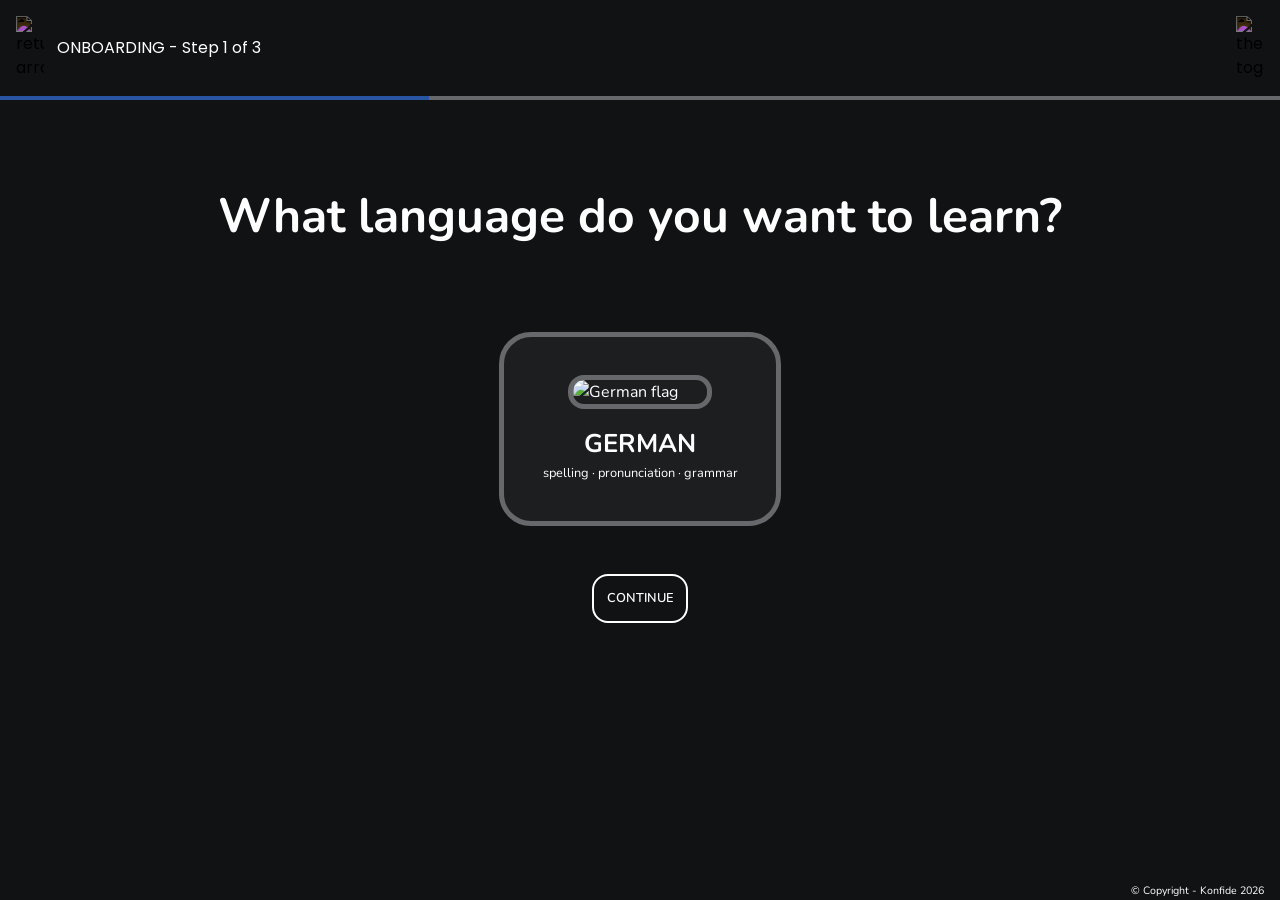
==== onboarding/step-1/index.html @ 9756cb0d "changed some html file names for better look on website, started with lesson 1 html" ====
<!DOCTYPE html>
<html lang="en">
<head>
    <meta charset="UTF-8">
    <meta name="viewport" content="width=device-width, initial-scale=1.0">
    <meta name="description" content="Choose the language you want to  learn">
    <link rel="preconnect" href="https://fonts.googleapis.com">
    <link rel="preconnect" href="https://fonts.gstatic.com" crossorigin>
    <link href="https://fonts.googleapis.com/css2?family=Nunito:ital,wght@0,200..1000;1,200..1000&family=Poppins:ital,wght@0,100;0,200;0,300;0,400;0,500;0,600;0,700;0,800;0,900;1,100;1,200;1,300;1,400;1,500;1,600;1,700;1,800;1,900&display=swap" rel="stylesheet">
    <link rel="stylesheet" href="/reset.css">
    <link rel="stylesheet" href="step-1.css">
    <script src="script.js" defer></script>
    <title>Konfide - Onboarding</title>
</head>
<body>
    <header>
        <div class="header-top">
            <a href="/" class="part-1">
                <img src="https://www.svgrepo.com/show/520523/arrow-left-5.svg" alt="return arrow">
                <p>ONBOARDING - Step 1 of 3</p>
            </a>
            <div class="part-2">
                <img src="https://www.svgrepo.com/show/525081/sun-2.svg" alt="theme-toggle">
            </div>
        </div>
        <div class="header-bottom">
            <hr class="completed"><hr class="uncomplete">
        </div>
    </header>
    <main>
        <b>What language do you want to learn?</b>
        <section class="cards">
            <!-- neni cas delat courses
            <section class="card">
                <img src="https://flagicons.lipis.dev/flags/4x3/jp.svg" alt="Japanese flag">
                <div class="card-text">
                    <b>japanese</b>
                    <p>writing &#183; pronunciation &#183; listening</p>
                </div>
            </section>
            <section class="card">
                <img src="https://flagicons.lipis.dev/flags/4x3/gb.svg" alt="United Kingdom flag">
                <div class="card-text">
                    <b>english</b>
                    <p>spelling &#183; pronunciation &#183; grammar</p>
                </div>
            </section>
            -->
            <section class="card" id="german">
                <img src="https://flagicons.lipis.dev/flags/4x3/de.svg" alt="German flag">
                <div class="card-text">
                    <b>german</b>
                    <p>spelling &#183; pronunciation &#183; grammar</p>
                </div>
            </section>
        </section>
        <a href="/onboarding/step-2/" class="continue-button" id="button">continue</a>
    </main>
    <footer>
        <small>&#169; Copyright - Konfide 2026</small>
    </footer>
</body>
</html>
---- onboarding/step-1/step-1.css ----
:root{
    --darkmode_bg: #111213;
    --darkmode_text: #FFFFFF;
    --darkmode_clr_primary: #0065FF;
    --darkmode-card-bg: #1D1E20;
    --darkmode-card-action: #2a2a2e;
    --darkmode-card-border: #67686B;
}
body{
    height: 100vh; /*telefon bude muset scrollovat pokud bude vice karet tho*/
    display: flex;
    flex-direction: column;
    font-family: 'Nunito', sans-serif;
    background-color: var(--darkmode_bg);
    color: var(--darkmode_text);
}
header{
    display: flex;
    flex-direction: column;
}
.header-top{
    display: flex;
    align-items: center;
    justify-content: space-between;
    font-family: 'Poppins', sans-serif;
    padding: min(1rem, 3%);
}
.part-1, .part-2{
    display: flex;
    align-items: center;
    justify-content: center;
    color: var(--darkmode_text);
    font-size: clamp(0.75rem,2vw,1rem);
    text-decoration: none;
    gap: clamp(0.5rem,1vw,1.5rem);
    transition: all 0.3s;
}
.part-2:hover{
    transform: rotate(90deg);
    cursor: pointer;
}
.header-top img{
    width: 1.75rem;
    filter: invert();
}
.header-top img:last-child{
    width: clamp(1.5rem,4vw,1.75rem);
}
.header-bottom{
    display: flex;
}
.completed{
    width: 33.5%;
    height: 0.25rem;
    color: #2954A2;
    background-color: #2954A2;
    border: none;
}
.uncomplete{
    width: 66.5%;
    height: 0.25rem;
    color: var(--darkmode-card-border);
    background-color: var(--darkmode-card-border);
    border: none;
}
main{
    display: flex;
    flex-direction: column;
    align-items: center;
    justify-content: center;
}
main>b{
    font-size: clamp(1.25rem, 4vw,3rem);
    font-weight: 700;
    text-align: center;
    margin-top: min(5rem,10%);
}
.cards{
    display: flex;
    gap: 2rem;
    margin: min(5rem,9%);
    margin-bottom: min(3rem,7%);
}
.card{
    display: flex;
    flex-direction: column;
    align-items: center;
    gap: clamp(1rem,1vw,2rem);
    border-radius: 2rem;
    background-color: var(--darkmode-card-bg);
    border: 5px solid var(--darkmode-card-border);
    padding: clamp(1rem,3vw,3rem);
    padding-bottom: clamp(2rem,3vw,5rem);
    transition: all 0.2s ease-in-out;
}
.card:hover{
    background-color: var(--darkmode-card-action);
    cursor: pointer;
}
.card img{
    width: clamp(9rem,5vw,8vw);
    border-radius: 1rem;
    border: 5px solid var(--darkmode-card-border);
}
.card-text{
    display: flex;
    flex-direction: column;
    align-items: center;
    justify-content: center;
    font-size: clamp(0.75rem,1vw,1rem);
}
.card-text b{
    text-transform: uppercase;
    font-size: clamp(1rem,2vw,2rem);
}
.card:hover, .card.selected{
    transform: translateY(-1rem);
}
.card.selected, .card.selected img{
    border-color: var(--darkmode_clr_primary);
}
.continue-button{
    padding: clamp(0.75rem,1vw,1rem);
    font-size: clamp(0.75rem,1vw,1rem);
    text-transform: uppercase;
    pointer-events: none;
    border: 2px solid var(--darkmode_text);
    border-radius: 1rem;
    color: var(--darkmode_text);
    text-decoration: none;
    font-weight: 600;
    transition: all 0.5s ease-in-out;
}
.continue-button.enabled{
    background-color: var(--darkmode_clr_primary);
    pointer-events: all;
}
footer{
    align-self: flex-end;
    margin-top: auto;
    padding-right: 1rem;
    font-size: clamp(0.5rem,1vw,1rem);
}
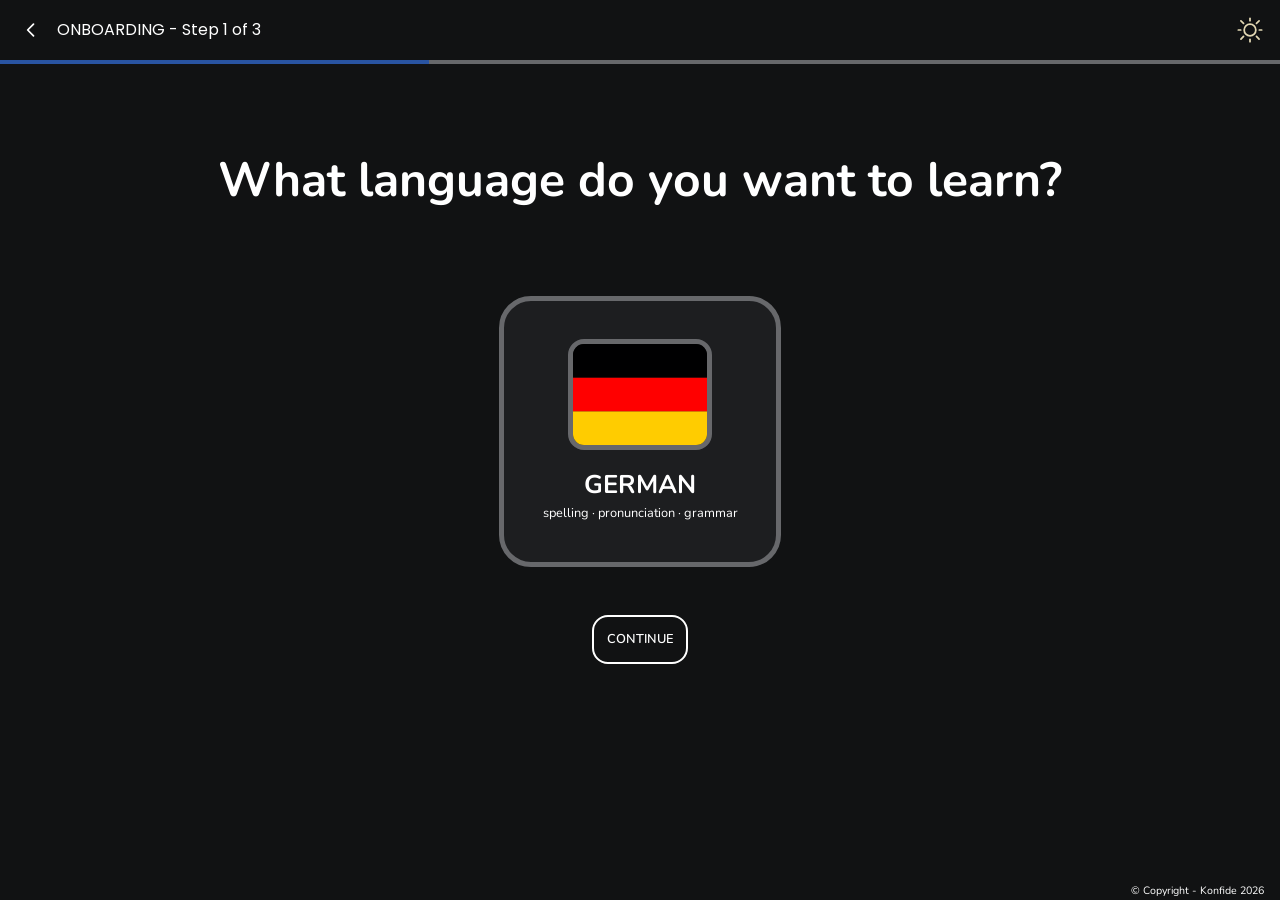
==== commit 392348b2: "now all images should be available in the live site" ====
--- a/onboarding/step-1/index.html
+++ b/onboarding/step-1/index.html
@@ -16,11 +16,11 @@
     <header>
         <div class="header-top">
             <a href="/" class="part-1">
-                <img src="https://www.svgrepo.com/show/520523/arrow-left-5.svg" alt="return arrow">
+                <img src="/images/arrow-left-5-svgrepo-com.svg" alt="return arrow">
                 <p>ONBOARDING - Step 1 of 3</p>
             </a>
             <div class="part-2">
-                <img src="https://www.svgrepo.com/show/525081/sun-2.svg" alt="theme-toggle">
+                <img src="/images/sun-2-svgrepo-com.svg" alt="theme-toggle" id="theme-toggle">
             </div>
         </div>
         <div class="header-bottom">
@@ -47,7 +47,7 @@
             </section>
             -->
             <section class="card" id="german">
-                <img src="https://flagicons.lipis.dev/flags/4x3/de.svg" alt="German flag">
+                <img src="/images/germany.svg" alt="German flag">
                 <div class="card-text">
                     <b>german</b>
                     <p>spelling &#183; pronunciation &#183; grammar</p>
--- a/onboarding/step-1/step-1.css
+++ b/onboarding/step-1/step-1.css
@@ -140,4 +140,39 @@
     margin-top: auto;
     padding-right: 1rem;
     font-size: clamp(0.5rem,1vw,1rem);
+}
+body.light-mode {
+    --darkmode_bg: #F8FAFC;
+    --darkmode_text: #111213;
+    --darkmode-card-bg: #E8EDF2;
+    --darkmode-card-action: #D8E2EC;
+    --darkmode-card-border: #93C5FD;
+}
+
+body.light-mode #theme-toggle, body.light-mode .header-top img{
+    filter: none;
+}
+
+body.light-mode a {
+    color: var(--darkmode_text);
+}
+body.light-mode .completed {
+    background-color: #0065FF;
+    color: #0065FF;
+}
+
+body.light-mode .uncomplete {
+    background-color: #BFDBFE;
+    color: #BFDBFE;
+}
+body.light-mode footer {
+    color: var(--darkmode_bg);
+}
+body.light-mode .continue-button{
+    background-color: var(--darkmode-card-bg);
+    border-color: var(--darkmode-card-border);
+}
+body.light-mode .continue-button.enabled {
+    background-color: var(--darkmode-card-border);
+    border-color: var(--darkmode_clr_primary);
 }
